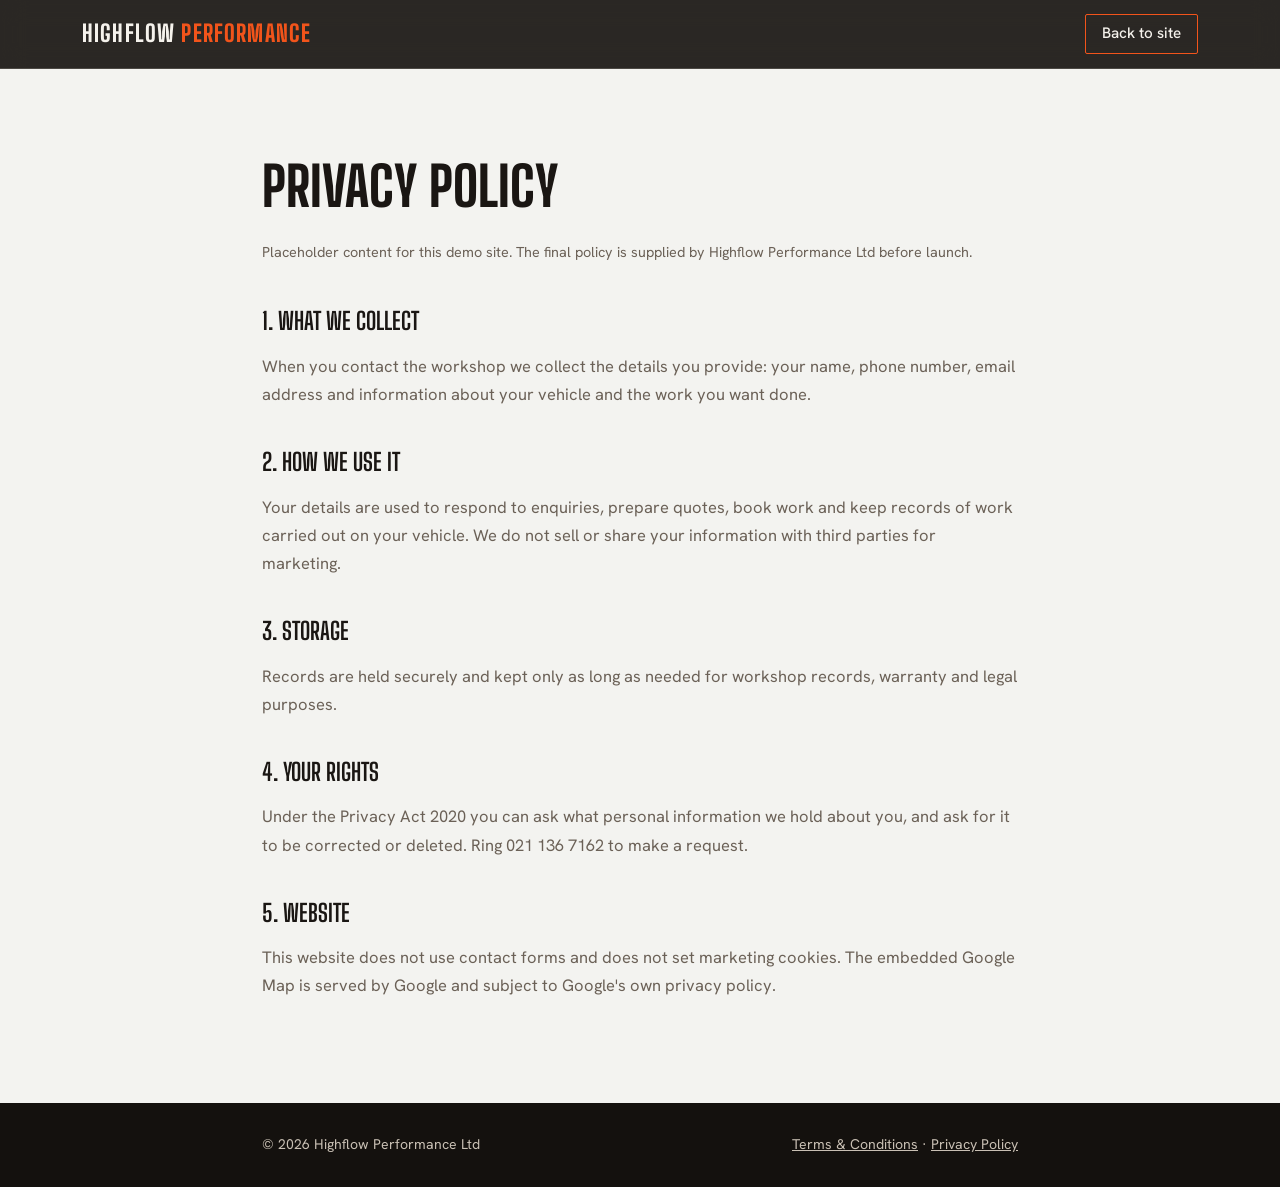
==== privacy.html @ 616d4547 "Initial build: Highflow Performance Ltd." ====
<!DOCTYPE html>
<html lang="en-NZ">
<head>
<meta charset="UTF-8">
<meta name="viewport" content="width=device-width, initial-scale=1">
<title>Privacy Policy | Highflow Performance Ltd</title>
<meta name="description" content="Privacy policy for Highflow Performance Ltd, Omanawa, Bay of Plenty.">
<link rel="icon" href="data:image/svg+xml,%3Csvg xmlns='http://www.w3.org/2000/svg' viewBox='0 0 64 64'%3E%3Crect width='64' height='64' fill='%23f2541b'/%3E%3Ctext x='32' y='46' font-family='Arial Black, sans-serif' font-size='40' font-weight='900' fill='%231a1613' text-anchor='middle'%3EH%3C/text%3E%3C/svg%3E">
<link rel="preconnect" href="https://fonts.googleapis.com">
<link rel="preconnect" href="https://fonts.gstatic.com" crossorigin>
<link href="https://fonts.googleapis.com/css2?family=Big+Shoulders+Display:wght@600;700;800&family=Hanken+Grotesk:wght@400;500;700&display=swap" rel="stylesheet">
<style>
:root{--ink:#1a1613;--bone:#f3f3f0;--accent:#f2541b;--accent-deep:#c93f0f;--text:#2b251f;--text-dim:#6b6157;--text-inv:#f5f2ec;--text-inv-dim:#c9c0b4;--line-inv:rgba(245,242,236,.16);--radius:2px}
*{margin:0;padding:0;box-sizing:border-box}
body{font-family:"Hanken Grotesk",sans-serif;color:var(--text);background:var(--bone);font-size:16.5px;line-height:1.7;overflow-x:hidden;animation:pageIn .6s ease both}
@keyframes pageIn{from{opacity:0}to{opacity:1}}
.wrap{max-width:800px;margin:0 auto;padding:0 22px}
header{position:fixed;top:0;left:0;right:0;z-index:100;background:rgba(26,22,19,.92);backdrop-filter:blur(12px);border-bottom:1px solid var(--line-inv)}
.nav{display:flex;align-items:center;justify-content:space-between;height:68px;max-width:1160px;margin:0 auto;padding:0 22px}
.logo{font-family:"Big Shoulders Display",sans-serif;font-weight:800;font-size:1.45rem;color:var(--text-inv);text-decoration:none;text-transform:uppercase;letter-spacing:.05em}
.logo em{color:var(--accent);font-style:normal}
.nav a.back{color:var(--text-inv);text-decoration:none;font-weight:500;font-size:.95rem;display:inline-flex;align-items:center;height:40px;padding:0 16px;border:1px solid var(--accent);border-radius:var(--radius);line-height:1}
.nav a.back:hover{background:var(--accent);color:var(--ink)}
main{padding:140px 0 90px}
h1{font-family:"Big Shoulders Display",sans-serif;font-size:clamp(2.2rem,6vw,3.4rem);font-weight:800;color:var(--ink);text-transform:uppercase;margin-bottom:8px}
.updated{color:var(--text-dim);font-size:.9rem;margin-bottom:36px}
h2{font-family:"Big Shoulders Display",sans-serif;font-size:1.5rem;font-weight:700;color:var(--ink);text-transform:uppercase;margin:34px 0 10px}
p{color:var(--text-dim);margin-bottom:14px}
footer{background:#14110e;color:var(--text-inv-dim);padding:30px 0;font-size:.88rem}
footer .wrap{display:flex;justify-content:space-between;gap:14px;flex-wrap:wrap}
footer a{color:var(--text-inv-dim)}
footer a:hover{color:var(--accent)}
</style>
</head>
<body>
<header>
  <nav class="nav" aria-label="Main">
    <a class="logo" href="index.html">HIGHFLOW <em>PERFORMANCE</em></a>
    <a class="back" href="index.html">Back to site</a>
  </nav>
</header>
<main>
  <div class="wrap">
    <h1>Privacy Policy</h1>
    <p class="updated">Placeholder content for this demo site. The final policy is supplied by Highflow Performance Ltd before launch.</p>
    <h2>1. What we collect</h2>
    <p>When you contact the workshop we collect the details you provide: your name, phone number, email address and information about your vehicle and the work you want done.</p>
    <h2>2. How we use it</h2>
    <p>Your details are used to respond to enquiries, prepare quotes, book work and keep records of work carried out on your vehicle. We do not sell or share your information with third parties for marketing.</p>
    <h2>3. Storage</h2>
    <p>Records are held securely and kept only as long as needed for workshop records, warranty and legal purposes.</p>
    <h2>4. Your rights</h2>
    <p>Under the Privacy Act 2020 you can ask what personal information we hold about you, and ask for it to be corrected or deleted. Ring 021 136 7162 to make a request.</p>
    <h2>5. Website</h2>
    <p>This website does not use contact forms and does not set marketing cookies. The embedded Google Map is served by Google and subject to Google's own privacy policy.</p>
  </div>
</main>
<footer>
  <div class="wrap">
    <span>© 2026 Highflow Performance Ltd</span>
    <span><a href="terms.html">Terms &amp; Conditions</a> · <a href="privacy.html">Privacy Policy</a></span>
  </div>
</footer>
</body>
</html>
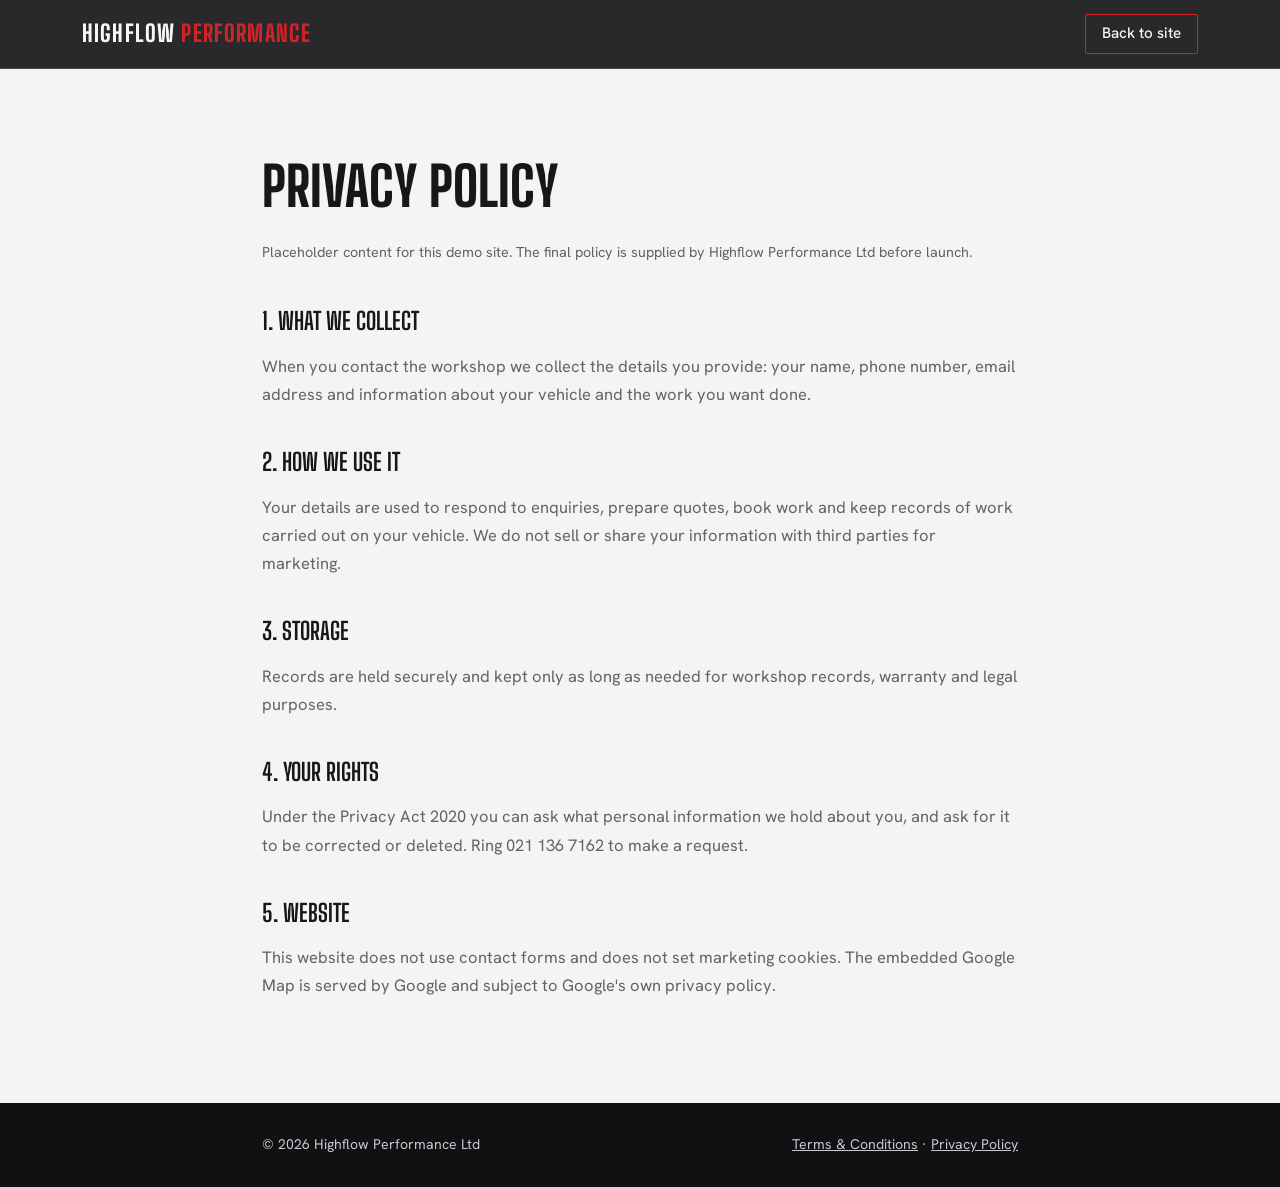
==== commit d551946d: "Use red brand theme and restore uncropped original workshop photo" ====
--- a/privacy.html
+++ b/privacy.html
@@ -5,28 +5,28 @@
 <meta name="viewport" content="width=device-width, initial-scale=1">
 <title>Privacy Policy | Highflow Performance Ltd</title>
 <meta name="description" content="Privacy policy for Highflow Performance Ltd, Omanawa, Bay of Plenty.">
-<link rel="icon" href="data:image/svg+xml,%3Csvg xmlns='http://www.w3.org/2000/svg' viewBox='0 0 64 64'%3E%3Crect width='64' height='64' fill='%23f2541b'/%3E%3Ctext x='32' y='46' font-family='Arial Black, sans-serif' font-size='40' font-weight='900' fill='%231a1613' text-anchor='middle'%3EH%3C/text%3E%3C/svg%3E">
+<link rel="icon" href="data:image/svg+xml,%3Csvg xmlns='http://www.w3.org/2000/svg' viewBox='0 0 64 64'%3E%3Crect width='64' height='64' fill='%23ce2428'/%3E%3Ctext x='32' y='46' font-family='Arial Black, sans-serif' font-size='40' font-weight='900' fill='%23171719' text-anchor='middle'%3EH%3C/text%3E%3C/svg%3E">
 <link rel="preconnect" href="https://fonts.googleapis.com">
 <link rel="preconnect" href="https://fonts.gstatic.com" crossorigin>
 <link href="https://fonts.googleapis.com/css2?family=Big+Shoulders+Display:wght@600;700;800&family=Hanken+Grotesk:wght@400;500;700&display=swap" rel="stylesheet">
 <style>
-:root{--ink:#1a1613;--bone:#f3f3f0;--accent:#f2541b;--accent-deep:#c93f0f;--text:#2b251f;--text-dim:#6b6157;--text-inv:#f5f2ec;--text-inv-dim:#c9c0b4;--line-inv:rgba(245,242,236,.16);--radius:2px}
+:root{--ink:#171719;--bone:#f4f4f4;--accent:#ce2428;--accent-deep:#ad1f23;--text:#242427;--text-dim:#626268;--text-inv:#f6f6f7;--text-inv-dim:#c8c8ce;--line-inv:rgba(246,246,247,.16);--radius:2px}
 *{margin:0;padding:0;box-sizing:border-box}
 body{font-family:"Hanken Grotesk",sans-serif;color:var(--text);background:var(--bone);font-size:16.5px;line-height:1.7;overflow-x:hidden;animation:pageIn .6s ease both}
 @keyframes pageIn{from{opacity:0}to{opacity:1}}
 .wrap{max-width:800px;margin:0 auto;padding:0 22px}
-header{position:fixed;top:0;left:0;right:0;z-index:100;background:rgba(26,22,19,.92);backdrop-filter:blur(12px);border-bottom:1px solid var(--line-inv)}
+header{position:fixed;top:0;left:0;right:0;z-index:100;background:rgba(23,23,25,.92);backdrop-filter:blur(12px);border-bottom:1px solid var(--line-inv)}
 .nav{display:flex;align-items:center;justify-content:space-between;height:68px;max-width:1160px;margin:0 auto;padding:0 22px}
 .logo{font-family:"Big Shoulders Display",sans-serif;font-weight:800;font-size:1.45rem;color:var(--text-inv);text-decoration:none;text-transform:uppercase;letter-spacing:.05em}
 .logo em{color:var(--accent);font-style:normal}
 .nav a.back{color:var(--text-inv);text-decoration:none;font-weight:500;font-size:.95rem;display:inline-flex;align-items:center;height:40px;padding:0 16px;border:1px solid var(--accent);border-radius:var(--radius);line-height:1}
-.nav a.back:hover{background:var(--accent);color:var(--ink)}
+.nav a.back:hover{background:var(--accent);color:#fff}
 main{padding:140px 0 90px}
 h1{font-family:"Big Shoulders Display",sans-serif;font-size:clamp(2.2rem,6vw,3.4rem);font-weight:800;color:var(--ink);text-transform:uppercase;margin-bottom:8px}
 .updated{color:var(--text-dim);font-size:.9rem;margin-bottom:36px}
 h2{font-family:"Big Shoulders Display",sans-serif;font-size:1.5rem;font-weight:700;color:var(--ink);text-transform:uppercase;margin:34px 0 10px}
 p{color:var(--text-dim);margin-bottom:14px}
-footer{background:#14110e;color:var(--text-inv-dim);padding:30px 0;font-size:.88rem}
+footer{background:#111113;color:var(--text-inv-dim);padding:30px 0;font-size:.88rem}
 footer .wrap{display:flex;justify-content:space-between;gap:14px;flex-wrap:wrap}
 footer a{color:var(--text-inv-dim)}
 footer a:hover{color:var(--accent)}
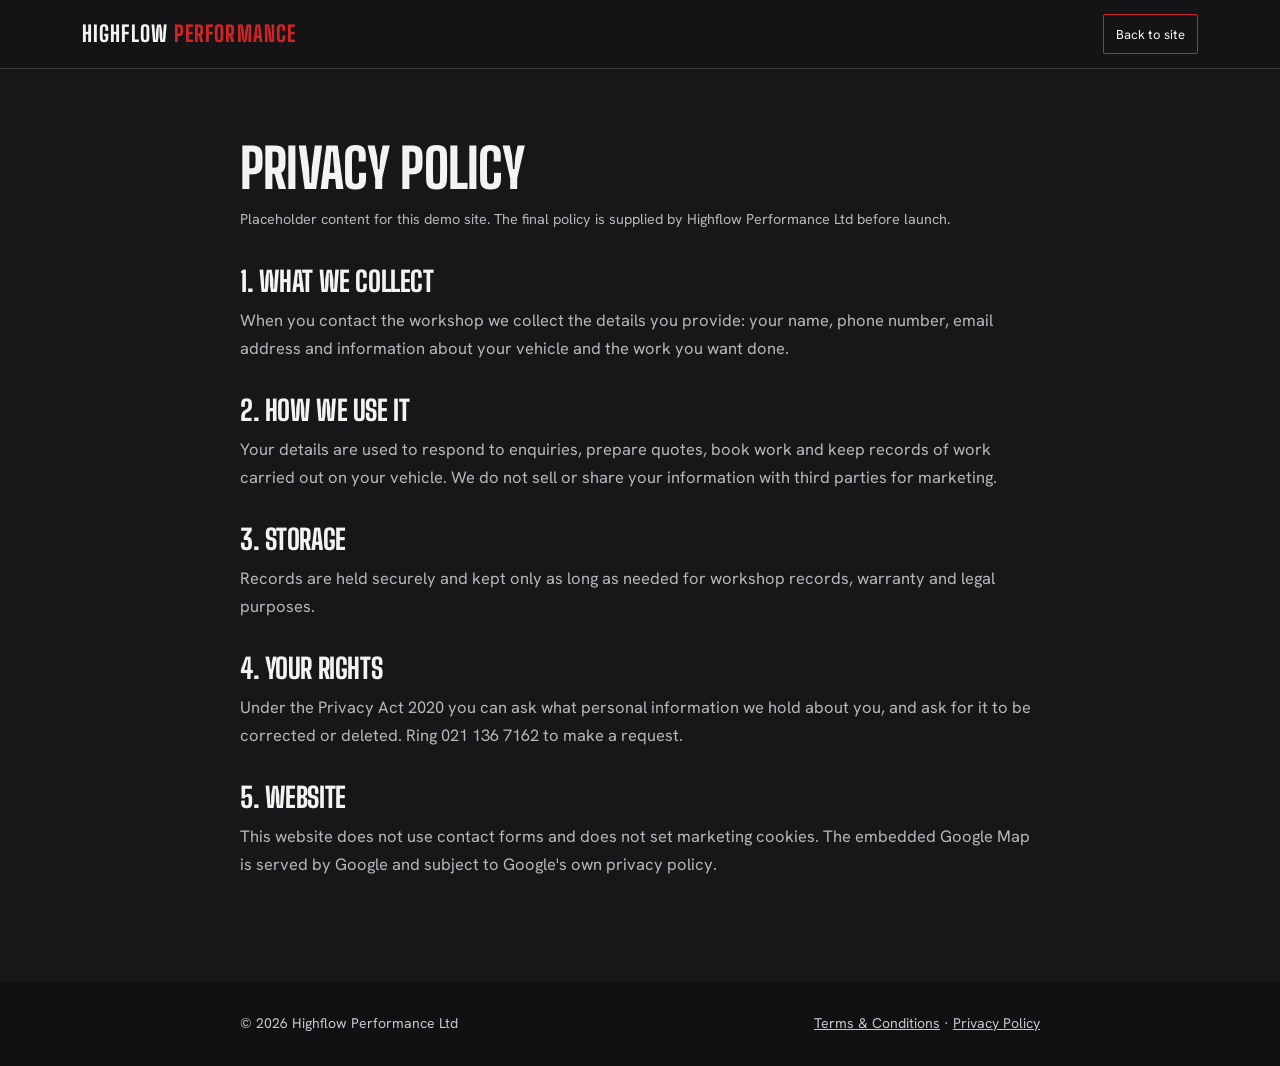
==== commit 47481337: "Redesign Highflow with motorsport layout and unique workshop photography" ====
--- a/privacy.html
+++ b/privacy.html
@@ -6,9 +6,7 @@
 <title>Privacy Policy | Highflow Performance Ltd</title>
 <meta name="description" content="Privacy policy for Highflow Performance Ltd, Omanawa, Bay of Plenty.">
 <link rel="icon" href="data:image/svg+xml,%3Csvg xmlns='http://www.w3.org/2000/svg' viewBox='0 0 64 64'%3E%3Crect width='64' height='64' fill='%23ce2428'/%3E%3Ctext x='32' y='46' font-family='Arial Black, sans-serif' font-size='40' font-weight='900' fill='%23171719' text-anchor='middle'%3EH%3C/text%3E%3C/svg%3E">
-<link rel="preconnect" href="https://fonts.googleapis.com">
-<link rel="preconnect" href="https://fonts.gstatic.com" crossorigin>
-<link href="https://fonts.googleapis.com/css2?family=Big+Shoulders+Display:wght@600;700;800&family=Hanken+Grotesk:wght@400;500;700&display=swap" rel="stylesheet">
+<link rel="stylesheet" href="style.css">
 <style>
 :root{--ink:#171719;--bone:#f4f4f4;--accent:#ce2428;--accent-deep:#ad1f23;--text:#242427;--text-dim:#626268;--text-inv:#f6f6f7;--text-inv-dim:#c8c8ce;--line-inv:rgba(246,246,247,.16);--radius:2px}
 *{margin:0;padding:0;box-sizing:border-box}
@@ -30,7 +28,7 @@
 footer .wrap{display:flex;justify-content:space-between;gap:14px;flex-wrap:wrap}
 footer a{color:var(--text-inv-dim)}
 footer a:hover{color:var(--accent)}
-</style>
+body{background:var(--ink);color:#f3f3f1;font-family:Body,Arial,sans-serif;animation:none}h1,h2,.logo{font-family:Display,Impact,sans-serif;color:#f3f3f1}p,.updated{color:#b8b8bc}h2{font-size:28px}.wrap{width:min(100% - 40px,800px);padding:0}.nav{width:calc(100% - 40px)}.logo{font-size:22px}.nav a.back{font-size:13px;padding:0 12px}main{padding:70px 0 90px}header{position:sticky;background:#141416}h1{line-height:1.1}:focus-visible{outline:2px solid #ff696c;outline-offset:4px}</style>
 </head>
 <body>
 <header>
--- a/style.css
+++ b/style.css
@@ -0,0 +1,20 @@
+/* Motorsports editorial: variance 8, motion 4, density 4. Sharp corners, graphite and the original HFP red. */
+@font-face{font-family:Display;src:url('fonts/display.ttf') format('truetype');font-weight:800;font-display:swap}
+@font-face{font-family:Body;src:url('fonts/body.ttf') format('truetype');font-weight:400;font-display:swap}
+@font-face{font-family:Body;src:url('fonts/body-bold.ttf') format('truetype');font-weight:700;font-display:swap}
+:root{--ink:#141416;--panel:#1c1c1f;--line:#343437;--text:#f3f3f1;--muted:#b8b8bc;--accent:#ce2428;--font-body:Body,Arial,sans-serif;--font-display:Display,Impact,sans-serif;color-scheme:dark}
+*{box-sizing:border-box;margin:0;padding:0}html{scroll-behavior:smooth;scroll-padding-top:100px}body{font-family:var(--font-body);font-size:16px;line-height:1.65;background:var(--ink);color:var(--text)}img{display:block;max-width:100%;height:auto}a{color:inherit}button{font:inherit}::selection{background:var(--accent);color:white}:focus-visible{outline:2px solid #ff696c;outline-offset:5px}.wrap{width:min(100% - 96px,1320px);margin:auto}h1,h2,h3{font-family:var(--font-display);font-weight:800;text-transform:uppercase;line-height:1.03;letter-spacing:-.015em}h2{font-size:clamp(40px,4.2vw,64px)}h3{font-size:27px}.skip-link{position:fixed;top:-100px;left:20px;z-index:200;padding:12px;background:var(--accent)}.skip-link:focus{top:10px}
+header{position:sticky;top:0;z-index:100;background:var(--ink);border-bottom:1px solid var(--line)}.nav{height:80px;width:min(100% - 96px,1320px);margin:auto;display:flex;align-items:center;justify-content:space-between}.logo{display:block;text-decoration:none}.logo img{width:210px;height:auto;max-height:62px;object-fit:contain}.nav-links{list-style:none;display:flex;align-items:center;gap:28px}.nav-links a{text-decoration:none;font-size:14px;color:var(--muted);transition:color .2s}.nav-links a:hover{color:#fff}.nav-phone{display:flex;align-items:center;gap:10px;border:1px solid var(--line);padding:12px 18px;color:#fff!important}.nav-phone:hover{background:var(--accent);border-color:var(--accent)}.burger{display:none;background:none;border:1px solid var(--line);color:#fff;width:44px;height:44px;align-items:center;justify-content:center}.m-menu{display:none}.m-menu.open{display:grid;padding:12px 24px 24px;border-top:1px solid var(--line)}.m-menu a{text-decoration:none;padding:12px;border-bottom:1px solid var(--line)}.m-call{background:var(--accent)}
+section{padding:100px 0}.hero{display:grid;grid-template-columns:1fr 1.12fr;min-height:min(740px,calc(100svh - 80px));padding:0;position:relative;overflow:hidden;border-bottom:1px solid var(--line)}.hero-inner{align-self:center;padding:64px 48px 68px max(48px,calc((100vw - 1320px)/2));position:relative;z-index:1}.hero-eyebrow{display:block;font-size:11px;font-weight:700;letter-spacing:.17em;text-transform:uppercase;color:var(--muted);margin-bottom:30px}.hero h1{font-size:clamp(56px,5.9vw,90px);line-height:1.02;letter-spacing:-.025em;white-space:nowrap}.hero h1 em{font-style:normal;color:#ee474b}.hero p{color:var(--muted);max-width:36ch;margin:28px 0 34px;font-size:17px}.hero-ctas{display:flex;gap:12px;flex-wrap:wrap}.btn{display:inline-flex;align-items:center;justify-content:center;gap:10px;min-height:52px;padding:13px 23px;text-decoration:none;font-weight:700;font-size:14px;border:1px solid transparent;white-space:nowrap;transition:background .2s,color .2s,transform .2s}.btn:hover{transform:translateY(-2px)}.btn-solid{background:var(--accent);color:white}.btn-solid:hover{background:#ae2024}.btn-ghost,.btn-outline-inv,.btn-dark{background:transparent;border-color:#56565b;color:white}.btn-ghost:hover,.btn-outline-inv:hover,.btn-dark:hover{background:#303034}.hero-photo{min-width:0;position:relative;margin:24px 24px 24px 0;overflow:hidden}.hero-photo img{height:100%;width:100%;object-fit:cover;object-position:50% 61%;animation:photo-in .9s ease-out}.hero-inner>*{animation:rise .7s ease-out both}.hero-inner h1{animation-delay:.08s}.hero-inner p{animation-delay:.14s}.hero-ctas{animation-delay:.2s}@keyframes rise{from{opacity:0;transform:translateY(16px)}to{opacity:1;transform:none}}@keyframes photo-in{from{opacity:.5;transform:scale(1.025)}to{opacity:1;transform:none}}
+.sec-head{max-width:760px;margin-bottom:48px}.sec-head p{color:var(--muted);max-width:62ch;margin-top:18px}.services-layout{display:grid;grid-template-columns:.85fr 1.15fr;gap:70px;align-items:start}.service-photo{position:sticky;top:110px}.service-photo img{width:100%;aspect-ratio:4/5;object-fit:cover}.svc-grid{display:grid;grid-template-columns:1fr 1fr;gap:34px 30px}.svc-card{padding:23px 0 0;border-top:1px solid var(--line)}.svc-body h3{font-size:29px;max-width:19ch}.svc-body p{font-size:14px;line-height:1.7;color:var(--muted);margin-top:14px}.svc-card:hover h3{color:#ee474b}
+#about{border-block:1px solid var(--line);background:var(--panel)}.about-grid{display:grid;grid-template-columns:1.05fr 1fr;align-items:center;gap:72px}.about-photo img{width:100%;height:auto}.about-copy h2{font-size:clamp(38px,3.7vw,56px);margin-bottom:25px}.about-copy p{color:var(--muted);margin-bottom:18px;font-size:15px}.about-list{list-style:none;margin-top:28px;display:grid;gap:12px;font-size:14px}.about-list li{display:flex;gap:12px}.about-list svg{flex-shrink:0;margin-top:3px;color:#ee474b}
+.build-gallery{display:grid;grid-template-columns:repeat(6,minmax(0,1fr));gap:22px}.build-gallery figure{grid-column:span 2;overflow:hidden}.build-gallery figure:nth-child(1){grid-column:span 4}.build-gallery figure:nth-child(3),.build-gallery figure:nth-child(4){grid-column:span 3}.build-gallery img{width:100%;height:100%;aspect-ratio:1;object-fit:cover;transition:transform .5s}.build-gallery figure:first-child img{aspect-ratio:1.7;object-position:center 65%}.build-gallery figure:hover img{transform:scale(1.025)}
+#crew{border-top:1px solid var(--line);padding-top:64px}.crew-note,.rev-badge{display:block;font-size:12px;color:var(--muted);margin-top:16px}.crew-grid{display:grid;grid-template-columns:repeat(3,1fr);gap:40px}.crew-card{border-left:2px solid var(--accent);padding-left:25px}.crew-card h3{font-size:28px}.crew-role{font-size:11px;letter-spacing:.08em;font-weight:700;text-transform:uppercase;margin:10px 0;color:#ee474b}.crew-card p{font-size:14px;color:var(--muted)}
+#reviews{background:var(--panel);border-block:1px solid var(--line)}.rev-grid{display:grid;grid-template-columns:repeat(3,1fr);gap:48px}.rev-card{display:flex;flex-direction:column;gap:20px}.stars{color:#ee474b;letter-spacing:3px}.rev-card p{font-size:17px;line-height:1.65}.rev-card footer{font-size:13px;color:var(--muted);margin-top:auto}.rev-actions{display:flex;gap:12px;margin-top:40px;flex-wrap:wrap}.banner{padding:56px 0;border-bottom:1px solid var(--line)}.banner-inner{display:flex;justify-content:space-between;align-items:center;gap:30px}.banner h2{font-size:34px}.banner em{font-style:normal;color:#ee474b}.banner p{font-size:14px;color:var(--muted);max-width:55ch;margin-top:15px}
+.contact-card{display:grid;grid-template-columns:1fr 1fr;border:1px solid var(--line)}.contact-map{min-height:480px}.contact-map iframe{width:100%;height:100%;border:0;display:block;filter:grayscale(1)}.contact-info{background:var(--panel);padding:44px;display:flex;flex-direction:column;gap:16px}.contact-info h2{font-size:34px}.lede{color:var(--muted);font-size:14px}.contact-btns{display:flex;gap:12px;flex-wrap:wrap;margin:8px 0}.c-row{display:flex;align-items:flex-start;gap:12px;font-size:14px;color:var(--muted)}.c-row svg{flex-shrink:0;margin-top:4px;color:#ee474b}.c-row a{text-decoration:none;color:#fff}.socials{display:flex;gap:10px;margin-top:14px}.socials a{width:40px;height:40px;display:flex;align-items:center;justify-content:center;border:1px solid var(--line);transition:background .2s}.socials a:hover{background:var(--accent)}footer.site{border-top:1px solid var(--line);padding:65px 0 24px}.foot-grid{display:grid;grid-template-columns:2fr 1fr 1fr;gap:60px;padding-bottom:40px}.foot-grid p{font-size:14px;color:var(--muted);max-width:36ch;margin-top:18px}.foot-grid h3{font-family:var(--font-body);font-size:12px;letter-spacing:.1em;margin-bottom:20px}.foot-grid ul{list-style:none;display:grid;gap:10px}.foot-grid a{font-size:14px;text-decoration:none;color:var(--muted)}.foot-grid a:hover{color:#fff}.foot-base{border-top:1px solid var(--line);padding-top:22px;display:flex;justify-content:space-between;align-items:center;color:var(--muted);font-size:12px}.foot-base .socials{margin:0}.reveal{transition:opacity .65s,transform .65s}.js-motion .reveal:not(.in){opacity:0;transform:translateY(18px)}
+@media(min-width:1500px){.hero-photo{margin-right:max(24px,calc((100vw - 1420px)/2))}}
+@media(max-width:1100px){.nav-links{gap:18px}.nav,.wrap{width:calc(100% - 64px)}.logo img{width:170px}.hero-inner{padding-left:32px;padding-right:24px}.hero h1{font-size:6.3vw}.hero-ctas{gap:10px}.btn{padding-inline:18px}.services-layout{gap:36px}.about-grid{gap:36px}.rev-grid{gap:28px}.contact-info{padding:30px}}
+@media(max-width:800px){.nav-links{display:none}.burger{display:flex}.nav{height:72px}.hero{grid-template-columns:1fr;min-height:0}.hero-inner{padding:48px 32px 36px}.hero h1{font-size:clamp(58px,10vw,84px)}.hero-eyebrow{margin-bottom:22px}.hero p{max-width:46ch;margin-top:22px}.hero-photo{margin:0 32px 32px;height:420px}.hero-photo img{object-position:center 62%}section{padding:72px 0}.services-layout{grid-template-columns:1fr}.service-photo{position:static}.service-photo img{aspect-ratio:16/10}.about-grid{grid-template-columns:1fr}.about-photo{max-width:650px}.crew-grid{grid-template-columns:1fr;gap:30px}.rev-grid{grid-template-columns:1fr;gap:36px}.rev-card{max-width:60ch;gap:12px}.banner-inner{align-items:flex-start;flex-direction:column}.contact-card{grid-template-columns:1fr}.contact-map{order:2;min-height:320px}.foot-grid{gap:32px;grid-template-columns:2fr 1fr}.foot-grid>div:first-child{grid-column:1/-1}.build-gallery{gap:14px}.build-gallery figure{grid-column:span 3}.build-gallery figure:first-child{grid-column:span 6}}
+@media(max-width:480px){.wrap,.nav{width:calc(100% - 40px)}.hero-inner{padding:38px 20px 28px}.hero h1{font-size:clamp(48px,12.7vw,61px)}.hero p{font-size:15px;max-width:34ch;margin-bottom:25px}.hero-photo{margin:0 20px 24px;height:320px}.hero-ctas .btn{font-size:13px;padding-inline:15px;min-height:48px}.hero-eyebrow{font-size:10px}.svc-grid{grid-template-columns:1fr;gap:24px}.svc-body h3{max-width:none}.svc-body p{margin-top:10px}.sec-head{margin-bottom:32px}.sec-head h2{font-size:40px}.contact-info{padding:26px 20px}.contact-btns{display:grid}.foot-base{align-items:flex-start;flex-direction:column;gap:20px}.build-gallery{grid-template-columns:1fr}.build-gallery figure,.build-gallery figure:first-child,.build-gallery figure:nth-child(3),.build-gallery figure:nth-child(4){grid-column:auto}.build-gallery img{aspect-ratio:4/3}.hero h1{white-space:normal}}
+@media(prefers-reduced-motion:reduce){html{scroll-behavior:auto}*,*::before,*::after{animation:none!important;transition:none!important}.js-motion .reveal:not(.in){opacity:1;transform:none}}
+@media(min-width:801px){.hero-photo img{position:absolute;inset:0}.hero{min-height:clamp(560px,calc(100svh - 80px),740px)}}
